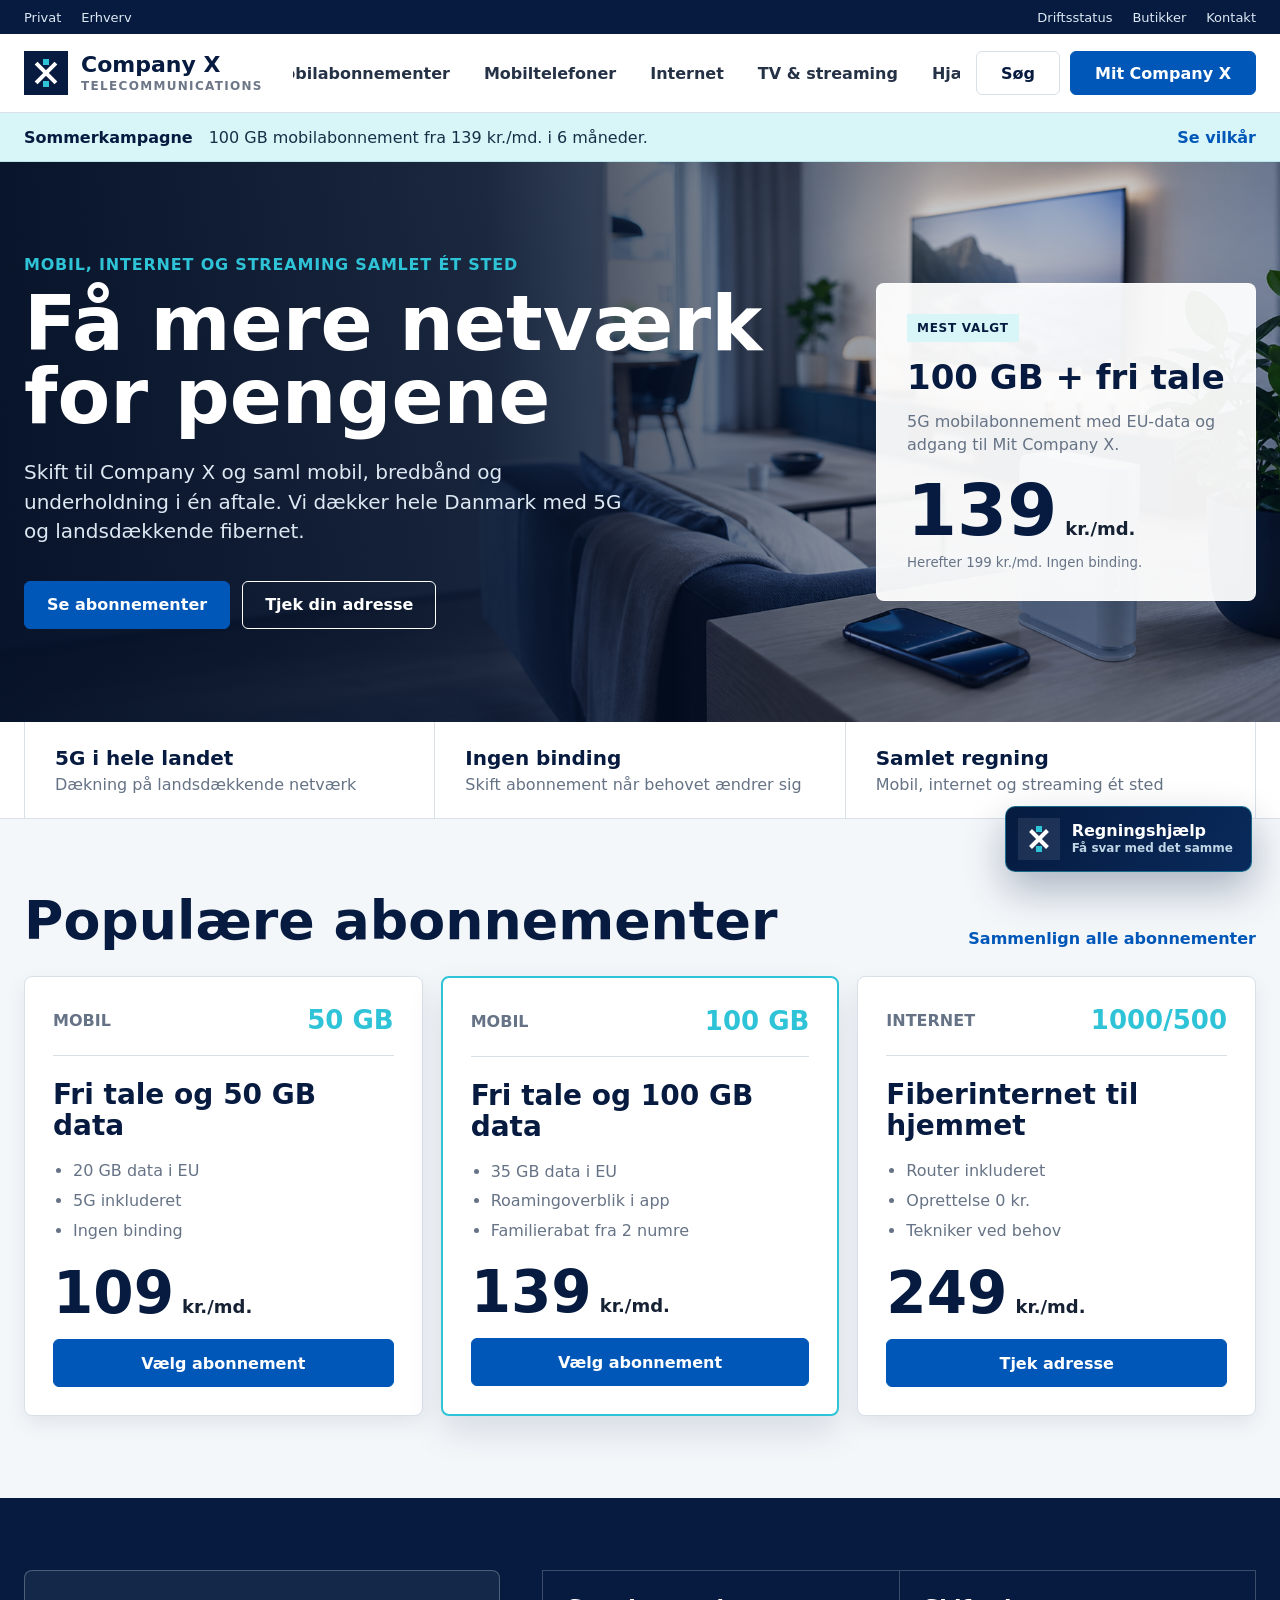
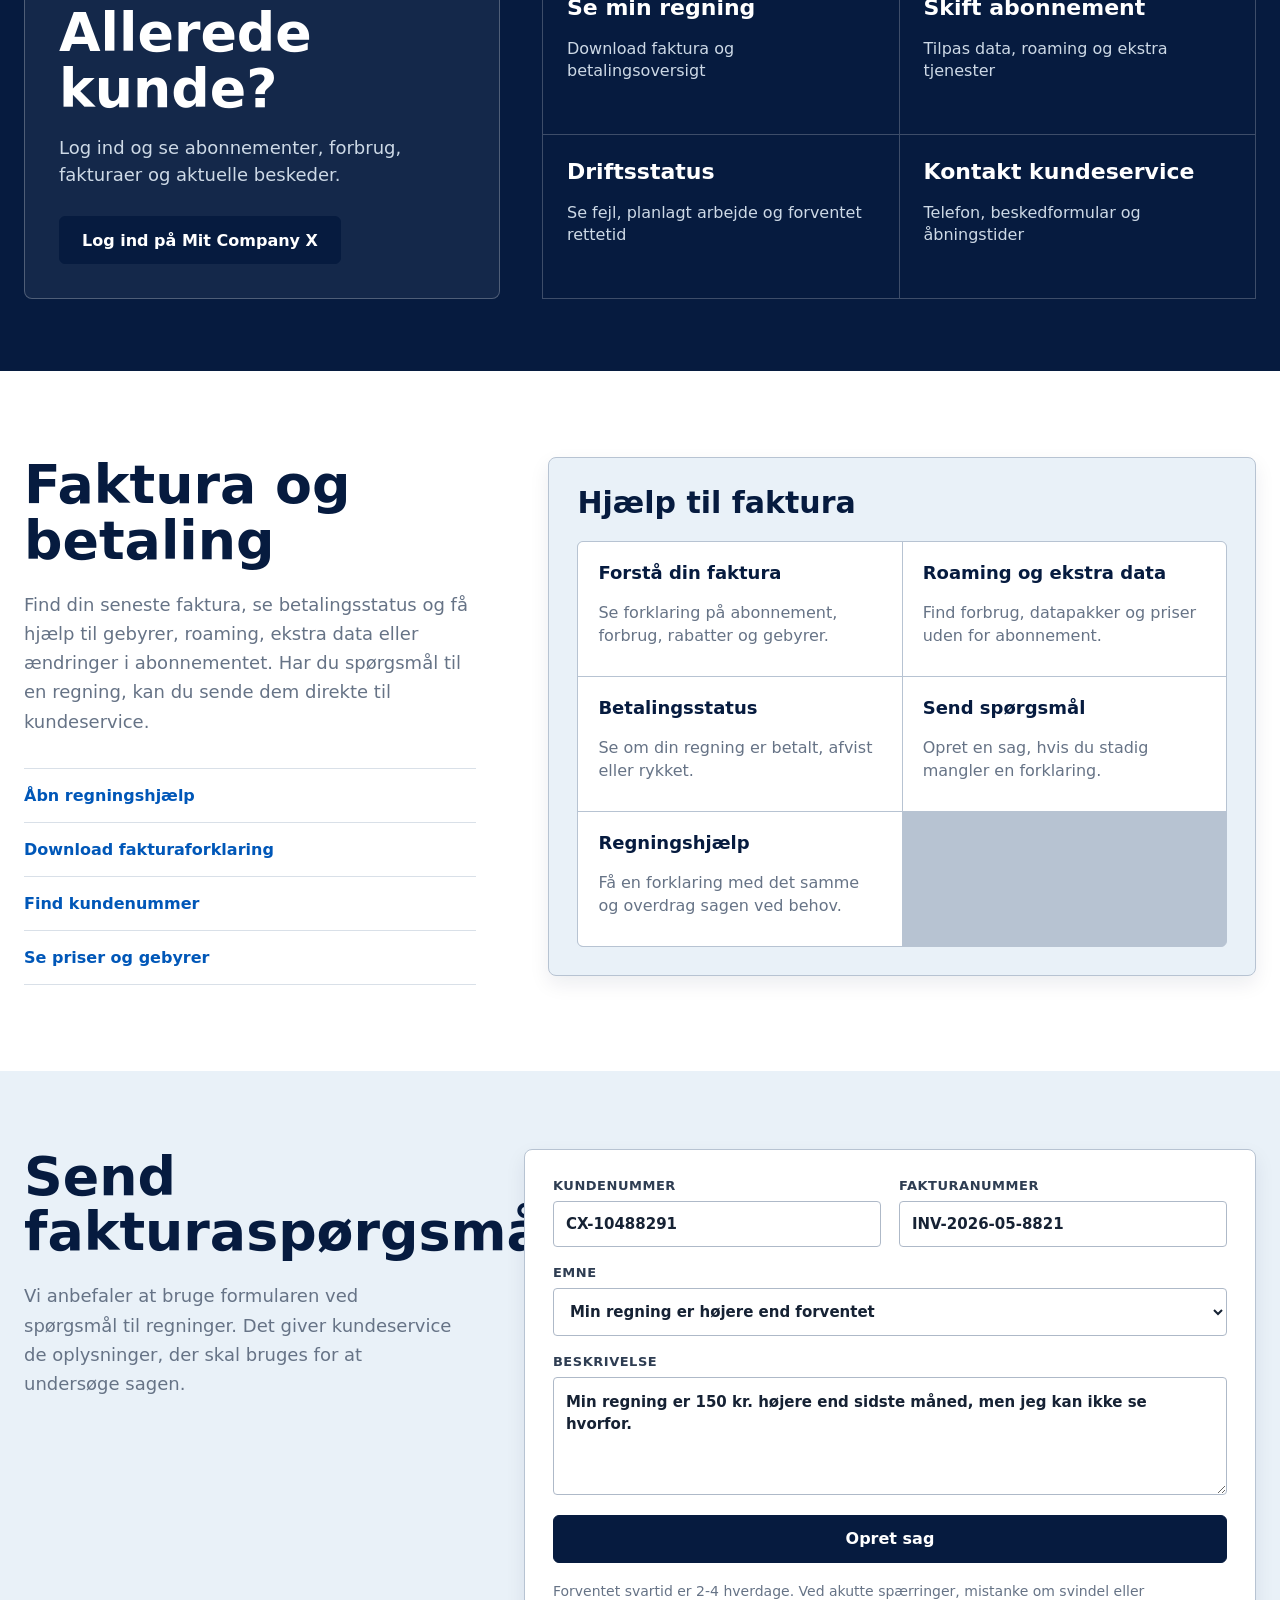
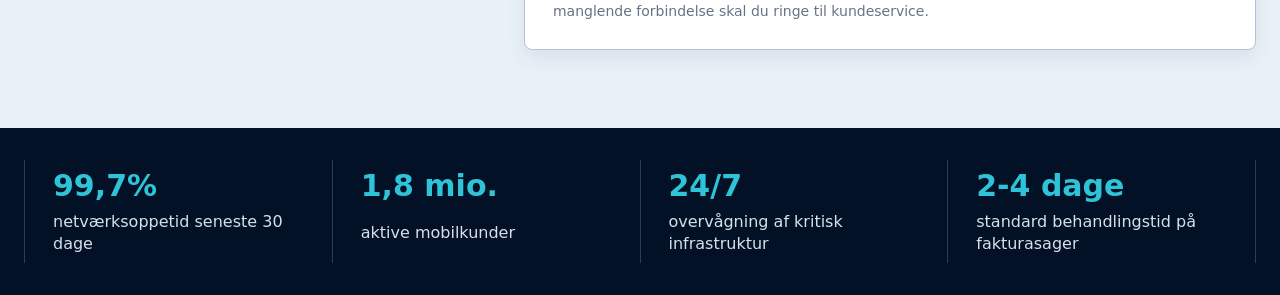
==== index.html @ 9cbe9807 "Deploy Company X site" ====
<!doctype html>
<html lang="da">
  <head>
    <meta charset="utf-8" />
    <meta name="viewport" content="width=device-width, initial-scale=1" />
    <title>Company X - Mobil, internet og streaming</title>
    <link rel="stylesheet" href="styles.css" />
    <link rel="stylesheet" href="assistant-widget.css" />
  </head>
  <body>
    <header class="site-header">
      <div class="topbar">
        <div class="container topbar-inner">
          <nav aria-label="Kundesegment">
            <a href="#">Privat</a>
            <a href="#">Erhverv</a>
          </nav>
          <nav aria-label="Sekundære links">
            <a href="status.html">Driftsstatus</a>
            <a href="#">Butikker</a>
            <a href="#">Kontakt</a>
          </nav>
        </div>
      </div>

      <div class="container nav-shell">
        <a class="brand" href="#" aria-label="Company X forside">
          <span class="brand-symbol" aria-hidden="true"><span></span></span>
          <span class="brand-text">
            <strong>Company X</strong>
            <span>Telecommunications</span>
          </span>
        </a>

        <nav class="main-nav" aria-label="Primær navigation">
          <a href="#">Mobilabonnementer</a>
          <a href="#">Mobiltelefoner</a>
          <a href="#">Internet</a>
          <a href="#">TV & streaming</a>
          <a href="#">Hjælp</a>
        </nav>

        <div class="nav-actions">
          <button class="search-button" type="button">Søg</button>
          <a class="account-button" href="#">Mit Company X</a>
          <button class="menu-button" type="button" aria-label="Åbn menu">
            <span></span>
            <span></span>
            <span></span>
          </button>
        </div>
      </div>
    </header>

    <main>
      <section class="campaign-strip">
        <div class="container campaign-inner">
          <strong>Sommerkampagne</strong>
          <span>100 GB mobilabonnement fra 139 kr./md. i 6 måneder.</span>
          <a href="#">Se vilkår</a>
        </div>
      </section>

      <section class="hero">
        <img
          class="hero-image"
          src="assets/companyx-home-hero.png"
          alt="Moderne hjem med mobil, router og streaming"
        />
        <div class="hero-overlay"></div>
        <div class="container hero-grid">
          <div class="hero-copy">
            <p class="brand-line">Mobil, internet og streaming samlet ét sted</p>
            <h1>Få mere netværk for pengene</h1>
            <p>
              Skift til Company X og saml mobil, bredbånd og underholdning i én aftale.
              Vi dækker hele Danmark med 5G og landsdækkende fibernet.
            </p>
            <div class="hero-actions">
              <a class="primary-button" href="#">Se abonnementer</a>
              <a class="secondary-button" href="#">Tjek din adresse</a>
            </div>
          </div>

          <aside class="deal-panel" aria-label="Aktuelt tilbud">
            <span class="deal-label">Mest valgt</span>
            <h2>100 GB + fri tale</h2>
            <p>5G mobilabonnement med EU-data og adgang til Mit Company X.</p>
            <div class="price">
              <strong>139</strong>
              <span>kr./md.</span>
            </div>
            <small>Herefter 199 kr./md. Ingen binding.</small>
          </aside>
        </div>
      </section>

      <section class="trust-row" aria-label="Kundeløfter">
        <div class="container trust-grid">
          <div>
            <strong>5G i hele landet</strong>
            <span>Dækning på landsdækkende netværk</span>
          </div>
          <div>
            <strong>Ingen binding</strong>
            <span>Skift abonnement når behovet ændrer sig</span>
          </div>
          <div>
            <strong>Samlet regning</strong>
            <span>Mobil, internet og streaming ét sted</span>
          </div>
        </div>
      </section>

      <section class="products-section">
        <div class="container">
          <div class="section-heading">
            <h2>Populære abonnementer</h2>
            <a href="#">Sammenlign alle abonnementer</a>
          </div>

          <div class="product-grid">
            <article class="product-card">
              <div class="card-top">
                <span>Mobil</span>
                <strong>50 GB</strong>
              </div>
              <h3>Fri tale og 50 GB data</h3>
              <ul>
                <li>20 GB data i EU</li>
                <li>5G inkluderet</li>
                <li>Ingen binding</li>
              </ul>
              <div class="card-price"><strong>109</strong><span>kr./md.</span></div>
              <a href="#">Vælg abonnement</a>
            </article>

            <article class="product-card highlighted">
              <div class="card-top">
                <span>Mobil</span>
                <strong>100 GB</strong>
              </div>
              <h3>Fri tale og 100 GB data</h3>
              <ul>
                <li>35 GB data i EU</li>
                <li>Roamingoverblik i app</li>
                <li>Familierabat fra 2 numre</li>
              </ul>
              <div class="card-price"><strong>139</strong><span>kr./md.</span></div>
              <a href="#">Vælg abonnement</a>
            </article>

            <article class="product-card">
              <div class="card-top">
                <span>Internet</span>
                <strong>1000/500</strong>
              </div>
              <h3>Fiberinternet til hjemmet</h3>
              <ul>
                <li>Router inkluderet</li>
                <li>Oprettelse 0 kr.</li>
                <li>Tekniker ved behov</li>
              </ul>
              <div class="card-price"><strong>249</strong><span>kr./md.</span></div>
              <a href="#">Tjek adresse</a>
            </article>
          </div>
        </div>
      </section>

      <section class="self-service">
        <div class="container self-service-grid">
          <div class="login-panel">
            <h2>Allerede kunde?</h2>
            <p>Log ind og se abonnementer, forbrug, fakturaer og aktuelle beskeder.</p>
            <a class="primary-button dark" href="#">Log ind på Mit Company X</a>
          </div>

          <div class="service-links" aria-label="Selvbetjening">
            <a href="#">
              <strong>Se min regning</strong>
              <span>Download faktura og betalingsoversigt</span>
            </a>
            <a href="#">
              <strong>Skift abonnement</strong>
              <span>Tilpas data, roaming og ekstra tjenester</span>
            </a>
            <a href="status.html">
              <strong>Driftsstatus</strong>
              <span>Se fejl, planlagt arbejde og forventet rettetid</span>
            </a>
            <a href="#">
              <strong>Kontakt kundeservice</strong>
              <span>Telefon, beskedformular og åbningstider</span>
            </a>
          </div>
        </div>
      </section>

      <section class="bill-section">
        <div class="container bill-grid">
          <div class="bill-copy">
            <h2>Faktura og betaling</h2>
            <p>
              Find din seneste faktura, se betalingsstatus og få hjælp til gebyrer,
              roaming, ekstra data eller ændringer i abonnementet. Har du spørgsmål
              til en regning, kan du sende dem direkte til kundeservice.
            </p>
            <div class="bill-actions">
              <a href="AI/">Åbn regningshjælp</a>
              <a href="#">Download fakturaforklaring</a>
              <a href="#">Find kundenummer</a>
              <a href="#">Se priser og gebyrer</a>
            </div>
          </div>

          <div class="bill-help-panel" aria-label="Fakturahjælp">
            <h3>Hjælp til faktura</h3>
            <div class="help-topic-grid">
              <a href="#">
                <strong>Forstå din faktura</strong>
                <span>Se forklaring på abonnement, forbrug, rabatter og gebyrer.</span>
              </a>
              <a href="#">
                <strong>Roaming og ekstra data</strong>
                <span>Find forbrug, datapakker og priser uden for abonnement.</span>
              </a>
              <a href="#">
                <strong>Betalingsstatus</strong>
                <span>Se om din regning er betalt, afvist eller rykket.</span>
              </a>
              <a href="#">
                <strong>Send spørgsmål</strong>
                <span>Opret en sag, hvis du stadig mangler en forklaring.</span>
              </a>
              <a href="AI/">
                <strong>Regningshjælp</strong>
                <span>Få en forklaring med det samme og overdrag sagen ved behov.</span>
              </a>
            </div>
          </div>
        </div>
      </section>

      <section class="case-form-section">
        <div class="container case-form-grid">
          <div>
            <h2>Send fakturaspørgsmål</h2>
            <p>
              Vi anbefaler at bruge formularen ved spørgsmål til regninger. Det giver
              kundeservice de oplysninger, der skal bruges for at undersøge sagen.
            </p>
          </div>

          <form class="case-form" aria-label="Send fakturaspørgsmål">
            <div class="form-grid">
              <label>
                Kundenummer
                <input type="text" value="CX-10488291" />
              </label>
              <label>
                Fakturanummer
                <input type="text" value="INV-2026-05-8821" />
              </label>
            </div>
            <label>
              Emne
              <select>
                <option>Min regning er højere end forventet</option>
                <option>Jeg forstår ikke mit roamingforbrug</option>
                <option>Jeg mangler en kreditnota</option>
              </select>
            </label>
            <label>
              Beskrivelse
              <textarea>Min regning er 150 kr. højere end sidste måned, men jeg kan ikke se hvorfor.</textarea>
            </label>
            <button type="button">Opret sag</button>
            <p>
              Forventet svartid er 2-4 hverdage. Ved akutte spærringer, mistanke om
              svindel eller manglende forbindelse skal du ringe til kundeservice.
            </p>
          </form>
        </div>
      </section>
    </main>

    <footer class="site-footer">
      <div class="container footer-grid">
        <div>
          <strong>99,7%</strong>
          <span>netværksoppetid seneste 30 dage</span>
        </div>
        <div>
          <strong>1,8 mio.</strong>
          <span>aktive mobilkunder</span>
        </div>
        <div>
          <strong>24/7</strong>
          <span>overvågning af kritisk infrastruktur</span>
        </div>
        <div>
          <strong>2-4 dage</strong>
          <span>standard behandlingstid på fakturasager</span>
        </div>
      </div>
    </footer>

    <div class="cx-assistant" id="cxAssistant">
      <button
        class="cx-assistant-launcher"
        id="cxAssistantLauncher"
        type="button"
        aria-expanded="false"
        aria-controls="cxAssistantPanel"
      >
        <span class="launcher-mark" aria-hidden="true"><span></span></span>
        <span>
          <strong>Regningshjælp</strong>
          <small>Få svar med det samme</small>
        </span>
      </button>

      <section class="cx-assistant-panel" id="cxAssistantPanel" aria-label="Regningshjælp" hidden>
        <header class="cx-assistant-header">
          <div>
            <span class="assistant-status-dot" aria-hidden="true"></span>
            <strong>Company X regningshjælp</strong>
            <small>Selvbetjening</small>
          </div>
          <button class="assistant-close" id="cxAssistantClose" type="button" aria-label="Luk regningshjælp">Luk</button>
        </header>

        <div class="cx-assistant-progress" aria-label="Forløb">
          <span class="active" data-widget-progress="question">Spørgsmål</span>
          <span data-widget-progress="identity">Konto</span>
          <span data-widget-progress="lookup">Faktura</span>
          <span data-widget-progress="answer">Svar</span>
        </div>

        <div class="cx-assistant-body" id="cxAssistantBody" aria-live="polite"></div>
      </section>
    </div>

    <script src="assistant-widget.js"></script>
  </body>
</html>
---- styles.css ----
:root {
  --navy: #061b3f;
  --navy-2: #092a5c;
  --blue: #0057b8;
  --cyan: #2fc3d7;
  --cyan-soft: #d8f5f8;
  --ink: #162234;
  --muted: #667386;
  --line: #d9e0e8;
  --paper: #ffffff;
  --surface: #f4f7fa;
  --surface-blue: #e9f1f8;
  --radius: 8px;
  --shadow-card: 0 16px 36px rgba(6, 27, 63, 0.12);
  --shadow-soft: 0 8px 20px rgba(6, 27, 63, 0.08);
}

* {
  box-sizing: border-box;
}

html {
  color: var(--ink);
  background: var(--paper);
  font-family:
    Inter, ui-sans-serif, system-ui, -apple-system, BlinkMacSystemFont, "Segoe UI",
    sans-serif;
}

body {
  margin: 0;
}

a {
  color: inherit;
  text-decoration: none;
}

button,
input,
select,
textarea {
  font: inherit;
}

.container {
  width: min(1260px, calc(100% - 48px));
  margin: 0 auto;
}

.site-header {
  background: var(--paper);
  border-bottom: 1px solid var(--line);
}

.topbar {
  background: var(--navy);
  color: #dce8f4;
  font-size: 13px;
}

.topbar-inner,
.topbar nav {
  display: flex;
  align-items: center;
}

.topbar-inner {
  justify-content: space-between;
  min-height: 34px;
  gap: 24px;
}

.topbar nav {
  gap: 20px;
}

.nav-shell {
  display: grid;
  grid-template-columns: auto 1fr auto;
  align-items: stretch;
  min-height: 78px;
}

.brand {
  display: inline-flex;
  align-items: center;
  gap: 13px;
  padding-right: 30px;
}

.brand-symbol {
  position: relative;
  display: block;
  width: 44px;
  height: 44px;
  background: var(--navy);
}

.brand-symbol::before,
.brand-symbol::after {
  content: "";
  position: absolute;
  left: 8px;
  top: 20px;
  width: 28px;
  height: 4px;
  background: #ffffff;
  transform-origin: center;
}

.brand-symbol::before {
  transform: rotate(45deg);
}

.brand-symbol::after {
  transform: rotate(-45deg);
}

.brand-symbol span {
  position: absolute;
  left: 19px;
  top: 8px;
  width: 6px;
  height: 6px;
  background: var(--cyan);
  box-shadow: 0 22px 0 var(--cyan);
}

.brand-text {
  display: grid;
  gap: 3px;
}

.brand-text strong {
  color: var(--navy);
  font-size: 22px;
  line-height: 1;
}

.brand-text span {
  color: #6d7788;
  font-size: 12px;
  font-weight: 800;
  letter-spacing: 0.11em;
  text-transform: uppercase;
}

.main-nav {
  display: flex;
  align-items: stretch;
  justify-content: center;
  overflow-x: auto;
}

.main-nav a {
  display: grid;
  align-items: center;
  min-width: max-content;
  padding: 0 17px;
  color: #253246;
  font-weight: 750;
}

.main-nav a:hover {
  background: var(--surface);
}

.nav-actions {
  display: flex;
  align-items: center;
  gap: 10px;
  padding-left: 16px;
}

.search-button,
.account-button,
.menu-button {
  min-height: 44px;
  border: 1px solid var(--line);
  border-radius: 6px;
  background: #ffffff;
  color: var(--navy);
  font-weight: 850;
}

.search-button {
  padding: 0 24px;
  cursor: pointer;
}

.account-button {
  display: grid;
  align-items: center;
  padding: 0 24px;
  border-color: var(--blue);
  background: var(--blue);
  color: #ffffff;
}

.menu-button {
  display: none;
  width: 56px;
  flex-direction: column;
  align-items: center;
  justify-content: center;
  gap: 5px;
  cursor: pointer;
}

.menu-button span {
  display: block;
  width: 22px;
  height: 2px;
  background: var(--ink);
}

.campaign-strip {
  background: var(--cyan-soft);
  border-bottom: 1px solid #b8e4eb;
}

.campaign-inner {
  display: flex;
  align-items: center;
  gap: 16px;
  min-height: 48px;
  color: #173047;
}

.campaign-inner strong {
  color: var(--navy);
}

.campaign-inner a {
  margin-left: auto;
  color: var(--blue);
  font-weight: 850;
  white-space: nowrap;
}

.campaign-inner a::after,
.section-heading a::after,
.service-links a::after,
.bill-actions a::after,
.entry-arrow::after {
  content: "";
}

.hero {
  position: relative;
  min-height: 560px;
  overflow: hidden;
  background: var(--navy);
  color: #ffffff;
}

.hero-image {
  position: absolute;
  inset: 0;
  width: 100%;
  height: 100%;
  object-fit: cover;
}

.hero-overlay {
  position: absolute;
  inset: 0;
  background:
    linear-gradient(90deg, rgba(4, 16, 38, 0.96) 0%, rgba(4, 16, 38, 0.84) 38%, rgba(4, 16, 38, 0.2) 73%),
    linear-gradient(0deg, rgba(6, 27, 63, 0.25), rgba(6, 27, 63, 0.02));
}

.hero-grid {
  position: relative;
  display: grid;
  grid-template-columns: minmax(430px, 0.9fr) minmax(320px, 0.48fr);
  gap: 54px;
  align-items: center;
  min-height: 560px;
  padding: 64px 0;
}

.brand-line {
  margin: 0 0 14px;
  color: var(--cyan);
  font-weight: 900;
  letter-spacing: 0.05em;
  text-transform: uppercase;
}

.hero h1 {
  max-width: 760px;
  margin: 0;
  font-size: clamp(52px, 6vw, 84px);
  line-height: 0.95;
  letter-spacing: 0;
}

.hero-copy > p:not(.brand-line) {
  max-width: 620px;
  margin: 24px 0 0;
  color: #dde8f3;
  font-size: 20px;
  line-height: 1.48;
}

.hero-actions {
  display: flex;
  flex-wrap: wrap;
  gap: 12px;
  margin-top: 34px;
}

.primary-button,
.secondary-button,
.product-card a,
.case-form button {
  display: inline-flex;
  min-height: 48px;
  align-items: center;
  justify-content: center;
  padding: 0 22px;
  border: 1px solid var(--blue);
  border-radius: 6px;
  background: var(--blue);
  color: #ffffff;
  font-weight: 900;
}

.secondary-button {
  border-color: #ffffff;
  background: transparent;
}

.primary-button.dark {
  border-color: var(--navy);
  background: var(--navy);
}

.deal-panel {
  justify-self: end;
  width: min(380px, 100%);
  padding: 30px;
  border: 1px solid rgba(255, 255, 255, 0.42);
  border-radius: var(--radius);
  background: rgba(255, 255, 255, 0.94);
  color: var(--ink);
  box-shadow: 0 24px 60px rgba(6, 27, 63, 0.22);
}

.deal-label {
  display: inline-block;
  margin-bottom: 18px;
  padding: 7px 10px;
  background: var(--cyan-soft);
  color: var(--navy);
  font-size: 12px;
  font-weight: 900;
  letter-spacing: 0.06em;
  text-transform: uppercase;
}

.deal-panel h2 {
  margin: 0;
  color: var(--navy);
  font-size: 34px;
  line-height: 1;
}

.deal-panel p {
  margin: 16px 0 0;
  color: var(--muted);
  line-height: 1.45;
}

.price,
.card-price {
  display: flex;
  align-items: baseline;
  gap: 8px;
  margin-top: 22px;
}

.price strong,
.card-price strong {
  color: var(--navy);
  font-size: 72px;
  line-height: 0.9;
}

.price span,
.card-price span {
  color: var(--ink);
  font-size: 18px;
  font-weight: 800;
}

.deal-panel small {
  display: block;
  margin-top: 12px;
  color: var(--muted);
}

.trust-row {
  background: var(--paper);
  border-bottom: 1px solid var(--line);
}

.trust-grid {
  display: grid;
  grid-template-columns: repeat(3, 1fr);
  border-left: 1px solid var(--line);
}

.trust-grid div {
  display: grid;
  gap: 5px;
  padding: 24px 30px;
  border-right: 1px solid var(--line);
}

.trust-grid strong {
  color: var(--navy);
  font-size: 20px;
}

.trust-grid span {
  color: var(--muted);
}

.products-section {
  padding: 74px 0 82px;
  background: var(--surface);
}

.section-heading {
  display: flex;
  align-items: end;
  justify-content: space-between;
  gap: 24px;
  margin-bottom: 28px;
}

.section-heading h2,
.login-panel h2,
.bill-copy h2,
.case-form-grid h2 {
  margin: 0;
  color: var(--navy);
  font-size: clamp(34px, 4.2vw, 58px);
  line-height: 1.03;
  letter-spacing: 0;
}

.section-heading a {
  color: var(--blue);
  font-weight: 850;
  white-space: nowrap;
}

.product-grid {
  display: grid;
  grid-template-columns: repeat(3, 1fr);
  gap: 18px;
}

.product-card {
  display: grid;
  grid-template-rows: auto auto 1fr auto auto;
  min-height: 440px;
  padding: 28px;
  border: 1px solid var(--line);
  border-radius: var(--radius);
  background: var(--paper);
  box-shadow: var(--shadow-soft);
}

.product-card.highlighted {
  border: 2px solid var(--cyan);
  box-shadow: var(--shadow-card);
}

.card-top {
  display: flex;
  align-items: center;
  justify-content: space-between;
  gap: 18px;
  padding-bottom: 20px;
  border-bottom: 1px solid var(--line);
}

.card-top span {
  color: var(--muted);
  font-weight: 800;
  text-transform: uppercase;
}

.card-top strong {
  color: var(--cyan);
  font-size: 26px;
}

.product-card h3 {
  margin: 24px 0 0;
  color: var(--navy);
  font-size: 28px;
  line-height: 1.08;
}

.product-card ul {
  display: grid;
  gap: 10px;
  margin: 20px 0 0;
  padding-left: 20px;
  color: var(--muted);
}

.card-price {
  margin: 26px 0 20px;
}

.card-price strong {
  font-size: 58px;
}

.product-card a {
  width: 100%;
}

.self-service {
  padding: 72px 0;
  background: var(--navy);
  color: #ffffff;
}

.self-service-grid {
  display: grid;
  grid-template-columns: minmax(320px, 0.8fr) minmax(560px, 1.2fr);
  gap: 42px;
  align-items: stretch;
}

.login-panel {
  padding: 34px;
  border: 1px solid rgba(255, 255, 255, 0.25);
  border-radius: var(--radius);
  background: rgba(255, 255, 255, 0.06);
}

.login-panel h2 {
  color: #ffffff;
}

.login-panel p {
  margin: 18px 0 28px;
  color: #cdd9e6;
  font-size: 18px;
  line-height: 1.5;
}

.service-links {
  display: grid;
  grid-template-columns: 1fr 1fr;
  border-top: 1px solid rgba(255, 255, 255, 0.22);
  border-left: 1px solid rgba(255, 255, 255, 0.22);
}

.service-links a {
  display: grid;
  gap: 8px;
  min-height: 152px;
  padding: 24px;
  border-right: 1px solid rgba(255, 255, 255, 0.22);
  border-bottom: 1px solid rgba(255, 255, 255, 0.22);
}

.service-links strong {
  font-size: 22px;
}

.service-links span {
  color: #cdd9e6;
  line-height: 1.4;
}

.bill-section {
  padding: 86px 0;
  background: #ffffff;
}

.bill-grid {
  display: grid;
  grid-template-columns: minmax(340px, 0.78fr) minmax(580px, 1.22fr);
  gap: 72px;
  align-items: start;
}

.bill-copy p,
.case-form-grid > div > p {
  margin: 22px 0 0;
  color: var(--muted);
  font-size: 18px;
  line-height: 1.62;
}

.bill-actions {
  display: grid;
  margin-top: 32px;
  border-top: 1px solid var(--line);
}

.bill-actions a {
  padding: 17px 0;
  border-bottom: 1px solid var(--line);
  color: var(--blue);
  font-weight: 850;
}

.bill-help-panel {
  border: 1px solid #b7c3d2;
  border-radius: var(--radius);
  background: var(--surface-blue);
  padding: 28px;
  box-shadow: var(--shadow-soft);
}

.bill-help-panel h3 {
  margin: 0;
  color: var(--navy);
  font-size: 30px;
  line-height: 1.1;
}

.help-topic-grid {
  display: grid;
  grid-template-columns: 1fr 1fr;
  gap: 1px;
  margin-top: 22px;
  background: #b7c3d2;
  border: 1px solid #b7c3d2;
  border-radius: 6px;
  overflow: hidden;
}

.help-topic-grid a {
  display: grid;
  gap: 8px;
  min-height: 134px;
  padding: 20px;
  background: #ffffff;
}

.help-topic-grid strong {
  color: var(--navy);
  font-size: 18px;
  line-height: 1.2;
}

.help-topic-grid span {
  color: var(--muted);
  line-height: 1.45;
}

.support-note {
  display: grid;
  gap: 8px;
  margin-top: 22px;
  padding: 20px;
  border-left: 4px solid var(--cyan);
  background: #ffffff;
}

.support-note strong {
  color: var(--navy);
  font-size: 18px;
}

.support-note span {
  color: var(--muted);
  line-height: 1.45;
}

.case-form-section {
  padding: 78px 0;
  background: var(--surface-blue);
}

.case-form-grid {
  display: grid;
  grid-template-columns: minmax(320px, 0.74fr) minmax(620px, 1.26fr);
  gap: 70px;
  align-items: start;
}

.case-form {
  display: grid;
  gap: 18px;
  padding: 28px;
  border: 1px solid #b7c3d2;
  border-radius: var(--radius);
  background: var(--paper);
  box-shadow: var(--shadow-soft);
}

.form-grid {
  display: grid;
  grid-template-columns: 1fr 1fr;
  gap: 18px;
}

label {
  display: grid;
  gap: 8px;
  color: #2e3d52;
  font-size: 13px;
  font-weight: 850;
  letter-spacing: 0.04em;
  text-transform: uppercase;
}

input,
select,
textarea {
  width: 100%;
  border: 1px solid #aeb9c8;
  border-radius: 4px;
  background: #ffffff;
  color: var(--ink);
  padding: 13px 12px;
  font-size: 15px;
}

textarea {
  min-height: 118px;
  line-height: 1.48;
  resize: vertical;
}

.case-form button {
  width: 100%;
  margin-top: 2px;
  border-color: var(--navy);
  background: var(--navy);
  cursor: pointer;
}

.case-form p {
  margin: 0;
  color: var(--muted);
  font-size: 14px;
  line-height: 1.45;
}

.status-hero {
  padding: 82px 0;
  background: var(--navy);
  color: #ffffff;
}

.status-hero-grid {
  display: grid;
  grid-template-columns: minmax(420px, 0.9fr) minmax(380px, 0.55fr);
  gap: 64px;
  align-items: end;
}

.status-hero h1 {
  max-width: 720px;
  margin: 0;
  font-size: clamp(48px, 5.4vw, 78px);
  line-height: 0.96;
  letter-spacing: 0;
}

.status-hero p:not(.brand-line) {
  max-width: 610px;
  margin: 22px 0 0;
  color: #d6e2ef;
  font-size: 19px;
  line-height: 1.52;
}

.status-search {
  padding: 26px;
  border: 1px solid rgba(255, 255, 255, 0.25);
  border-radius: var(--radius);
  background: rgba(255, 255, 255, 0.08);
}

.status-search label {
  color: #ffffff;
}

.status-search div {
  display: grid;
  grid-template-columns: 1fr auto;
  gap: 10px;
}

.status-search button {
  min-width: 86px;
  border: 0;
  border-radius: 6px;
  background: var(--blue);
  color: #ffffff;
  font-weight: 900;
}

.status-summary {
  padding: 44px 0;
  background: var(--surface);
}

.status-card-grid {
  display: grid;
  grid-template-columns: repeat(3, 1fr);
  gap: 18px;
}

.status-card {
  padding: 26px;
  border: 1px solid var(--line);
  border-radius: var(--radius);
  background: #ffffff;
  box-shadow: var(--shadow-soft);
}

.status-card span,
.incident-type {
  display: inline-block;
  margin-bottom: 12px;
  padding: 6px 9px;
  border-radius: 999px;
  background: #e7edf5;
  color: #314258;
  font-size: 12px;
  font-weight: 900;
  letter-spacing: 0.04em;
  text-transform: uppercase;
}

.status-card.ok span {
  background: #dff7e9;
  color: #17663a;
}

.status-card.notice-card span {
  background: #fff1d6;
  color: #8a5600;
}

.status-card.warning-card span {
  background: #ffe3e3;
  color: #9a2727;
}

.status-card strong {
  display: block;
  color: var(--navy);
  font-size: 26px;
  line-height: 1.08;
}

.status-card p {
  margin: 12px 0 0;
  color: var(--muted);
  line-height: 1.48;
}

.incident-section {
  padding: 78px 0 88px;
  background: #ffffff;
}

.incident-layout {
  display: grid;
  grid-template-columns: minmax(320px, 0.74fr) minmax(620px, 1.26fr);
  gap: 70px;
  align-items: start;
}

.incident-layout h2 {
  margin: 0;
  color: var(--navy);
  font-size: clamp(34px, 4.2vw, 58px);
  line-height: 1.03;
}

.incident-layout > div > p {
  margin: 22px 0 0;
  color: var(--muted);
  font-size: 18px;
  line-height: 1.62;
}

.incident-list {
  display: grid;
  border-top: 1px solid var(--line);
}

.incident-list article {
  display: grid;
  grid-template-columns: 1fr 180px;
  gap: 24px;
  padding: 24px 0;
  border-bottom: 1px solid var(--line);
}

.incident-list h3 {
  margin: 0;
  color: var(--navy);
  font-size: 22px;
  line-height: 1.2;
}

.incident-list p {
  margin: 8px 0 0;
  color: var(--muted);
  line-height: 1.48;
}

.incident-list time {
  color: var(--muted);
  font-weight: 800;
  line-height: 1.35;
  text-align: right;
}

.site-footer {
  padding: 32px 0;
  background: #031126;
  color: #ffffff;
}

.footer-grid {
  display: grid;
  grid-template-columns: repeat(4, 1fr);
  border-left: 1px solid rgba(255, 255, 255, 0.18);
}

.footer-grid div {
  display: grid;
  gap: 8px;
  padding: 8px 28px;
  border-right: 1px solid rgba(255, 255, 255, 0.18);
}

.footer-grid strong {
  color: var(--cyan);
  font-size: 30px;
}

.footer-grid span {
  color: #d8e0ea;
  line-height: 1.38;
}

@media (max-width: 1120px) {
  .nav-shell {
    grid-template-columns: auto 1fr;
  }

  .main-nav {
    grid-column: 1 / -1;
    justify-content: flex-start;
    border-top: 1px solid var(--line);
  }

  .nav-actions {
    justify-self: end;
  }

  .hero-grid,
  .self-service-grid,
  .bill-grid,
  .case-form-grid,
  .status-hero-grid,
  .incident-layout {
    grid-template-columns: 1fr;
  }

  .deal-panel {
    justify-self: start;
  }

  .product-grid,
  .trust-grid,
  .status-card-grid,
  .footer-grid {
    grid-template-columns: 1fr 1fr;
  }
}

@media (max-width: 720px) {
  .container {
    width: min(100% - 28px, 1260px);
  }

  .topbar-inner {
    overflow-x: auto;
  }

  .topbar nav:last-child {
    display: none;
  }

  .nav-shell {
    width: 100%;
    grid-template-columns: 1fr;
    min-height: auto;
  }

  .brand {
    min-height: 64px;
  }

  .brand-symbol {
    width: 38px;
    height: 38px;
  }

  .brand-text strong {
    font-size: 19px;
  }

  .main-nav {
    display: none;
  }

  .nav-actions {
    width: 100%;
    border-top: 1px solid var(--line);
  }

  .search-button,
  .account-button,
  .menu-button {
    min-height: 50px;
  }

  .search-button {
    padding: 0 18px;
  }

  .account-button {
    flex: 1;
    justify-content: center;
  }

  .menu-button {
    display: flex;
  }

  .campaign-inner {
    align-items: flex-start;
    flex-direction: column;
    gap: 4px;
    padding: 10px 0;
  }

  .campaign-inner a {
    margin-left: 0;
  }

  .hero,
  .hero-grid {
    min-height: 640px;
  }

  .hero-grid {
    gap: 26px;
    padding: 44px 0;
  }

  .hero h1 {
    font-size: 46px;
  }

  .hero-copy > p:not(.brand-line) {
    font-size: 17px;
  }

  .hero-actions {
    display: grid;
    width: fit-content;
  }

  .deal-panel {
    width: 100%;
    padding: 22px;
  }

  .price strong {
    font-size: 60px;
  }

  .trust-grid,
  .product-grid,
  .service-links,
  .help-topic-grid,
  .status-card-grid,
  .form-grid,
  .footer-grid {
    grid-template-columns: 1fr;
  }

  .products-section,
  .self-service,
  .bill-section,
  .case-form-section,
  .status-hero,
  .incident-section {
    padding: 54px 0;
  }

  .section-heading {
    display: grid;
    align-items: start;
  }

  .product-card {
    min-height: auto;
  }

  .case-form {
    padding: 20px;
  }

  .status-search div,
  .incident-list article {
    grid-template-columns: 1fr;
  }

  .incident-list time {
    text-align: left;
  }
}
---- assistant-widget.css ----
.cx-assistant {
  position: fixed;
  right: 28px;
  bottom: 28px;
  z-index: 40;
  font-family:
    Inter, ui-sans-serif, system-ui, -apple-system, BlinkMacSystemFont, "Segoe UI",
    sans-serif;
}

.cx-assistant-launcher {
  display: flex;
  align-items: center;
  gap: 12px;
  min-width: 238px;
  min-height: 66px;
  padding: 10px 18px 10px 12px;
  border: 1px solid rgba(47, 195, 215, 0.45);
  border-radius: 10px;
  background:
    linear-gradient(120deg, #061b3f 0%, #092a5c 100%);
  color: #ffffff;
  box-shadow: 0 18px 42px rgba(6, 27, 63, 0.3);
  cursor: pointer;
}

.cx-assistant-launcher:hover {
  transform: translateY(-1px);
}

.cx-assistant-launcher > span:last-child {
  display: grid;
  gap: 2px;
  text-align: left;
}

.cx-assistant-launcher strong {
  font-size: 16px;
  line-height: 1;
}

.cx-assistant-launcher small {
  color: #bfd5e5;
  font-size: 12px;
  font-weight: 750;
}

.launcher-mark {
  position: relative;
  display: block;
  width: 42px;
  height: 42px;
  flex: 0 0 42px;
  background: rgba(255, 255, 255, 0.09);
}

.launcher-mark::before,
.launcher-mark::after {
  content: "";
  position: absolute;
  left: 9px;
  top: 19px;
  width: 24px;
  height: 4px;
  background: #ffffff;
  transform-origin: center;
}

.launcher-mark::before {
  transform: rotate(45deg);
}

.launcher-mark::after {
  transform: rotate(-45deg);
}

.launcher-mark span {
  position: absolute;
  left: 18px;
  top: 8px;
  width: 6px;
  height: 6px;
  background: #2fc3d7;
  box-shadow: 0 20px 0 #2fc3d7;
}

.cx-assistant-panel {
  position: absolute;
  right: 0;
  bottom: 82px;
  width: min(450px, calc(100vw - 32px));
  overflow: hidden;
  border: 1px solid #d9e0e8;
  border-radius: 12px;
  background: #ffffff;
  color: #061b3f;
  box-shadow: 0 24px 60px rgba(6, 27, 63, 0.28);
}

.cx-assistant-panel[hidden] {
  display: none;
}

.cx-assistant-header {
  display: flex;
  align-items: center;
  justify-content: space-between;
  min-height: 68px;
  padding: 0 18px;
  background:
    linear-gradient(120deg, #061b3f 0%, #092a5c 100%);
  color: #ffffff;
}

.cx-assistant-header > div {
  display: grid;
  grid-template-columns: auto 1fr;
  column-gap: 10px;
  align-items: center;
}

.cx-assistant-header strong,
.cx-assistant-header small {
  grid-column: 2;
}

.cx-assistant-header strong {
  font-size: 15px;
}

.cx-assistant-header small {
  color: #bfd5e5;
  font-size: 12px;
  font-weight: 800;
}

.assistant-status-dot {
  grid-row: 1 / span 2;
  width: 13px;
  height: 13px;
  border-radius: 50%;
  background: #2fc3d7;
  box-shadow: 0 0 0 6px rgba(47, 195, 215, 0.18);
}

.assistant-close {
  min-height: 34px;
  padding: 0 12px;
  border: 1px solid rgba(255, 255, 255, 0.28);
  border-radius: 6px;
  background: rgba(255, 255, 255, 0.08);
  color: #ffffff;
  font-size: 13px;
  font-weight: 850;
  cursor: pointer;
}

.cx-assistant-progress {
  display: grid;
  grid-template-columns: repeat(4, 1fr);
  gap: 1px;
  background: #d9e0e8;
}

.cx-assistant-progress span {
  display: grid;
  min-height: 42px;
  place-items: center;
  background: #f4f7fa;
  color: #667386;
  font-size: 12px;
  font-weight: 900;
  text-transform: uppercase;
}

.cx-assistant-progress span.active,
.cx-assistant-progress span.done {
  background: #d8f5f8;
  color: #061b3f;
}

.cx-assistant-body {
  min-height: 450px;
  padding: 20px;
  background:
    linear-gradient(180deg, #ffffff 0%, rgba(216, 245, 248, 0.32) 100%);
}

.widget-step {
  display: grid;
  gap: 14px;
}

.widget-step h2 {
  margin: 0;
  color: #061b3f;
  font-size: 24px;
  line-height: 1.1;
}

.widget-step p {
  margin: 0;
  color: #3d4d63;
  font-size: 15px;
  line-height: 1.45;
}

.widget-question-card,
.widget-identity-card,
.widget-lookup-card,
.widget-result-card {
  padding: 16px;
  border: 1px solid #d9e0e8;
  border-radius: 9px;
  background: #ffffff;
  box-shadow: 0 8px 20px rgba(6, 27, 63, 0.08);
}

.widget-question-card {
  display: grid;
  gap: 10px;
}

.widget-question-card label,
.widget-identity-card label {
  color: #061b3f;
  font-size: 13px;
  font-weight: 900;
}

.widget-question-card textarea,
.widget-identity-card input {
  width: 100%;
  border: 1px solid #b7c3d2;
  border-radius: 7px;
  color: #061b3f;
  background: #ffffff;
}

.widget-question-card textarea {
  min-height: 92px;
  resize: vertical;
  padding: 12px;
  font-weight: 750;
  line-height: 1.35;
}

.widget-identity-card input {
  min-height: 46px;
  padding: 0 12px;
  font-weight: 750;
}

.widget-actions {
  display: flex;
  flex-wrap: wrap;
  gap: 10px;
}

.widget-primary,
.widget-secondary {
  min-height: 42px;
  padding: 0 15px;
  border-radius: 7px;
  font-weight: 900;
  cursor: pointer;
}

.widget-primary {
  border: 1px solid #061b3f;
  background: #061b3f;
  color: #ffffff;
}

.widget-secondary {
  border: 1px solid #b7c3d2;
  background: #ffffff;
  color: #061b3f;
}

.widget-secondary:hover {
  border-color: #2fc3d7;
  background: #d8f5f8;
}

.widget-login-card {
  display: grid;
  gap: 10px;
  padding: 16px;
  border-radius: 9px;
  background:
    linear-gradient(130deg, #061b3f 0%, #092a5c 100%);
  color: #ffffff;
}

.widget-login-card span,
.widget-result-summary span {
  color: #2fc3d7;
  font-size: 12px;
  font-weight: 900;
  letter-spacing: 0.06em;
  text-transform: uppercase;
}

.widget-login-card strong {
  font-size: 21px;
}

.widget-login-card p {
  color: #dbe8f2;
}

.widget-login-card .widget-primary {
  width: fit-content;
  border-color: #2fc3d7;
  background: #2fc3d7;
  color: #061b3f;
}

.widget-lookup-list {
  display: grid;
  gap: 9px;
}

.widget-lookup-row {
  display: flex;
  align-items: center;
  justify-content: space-between;
  gap: 10px;
  min-height: 48px;
  padding: 0 12px;
  border-left: 4px solid #b7c3d2;
  border-radius: 6px;
  background: #f4f7fa;
  color: #061b3f;
}

.widget-lookup-row.ready {
  border-left-color: #2fc3d7;
  background: #d8f5f8;
}

.widget-lookup-row em {
  color: #667386;
  font-size: 13px;
  font-style: normal;
  font-weight: 850;
}

.widget-lookup-row.ready em {
  color: #061b3f;
}

.widget-result-top {
  display: flex;
  align-items: flex-start;
  justify-content: space-between;
  gap: 12px;
}

.widget-result-top h2 {
  max-width: 240px;
}

.widget-badge {
  display: grid;
  min-width: 112px;
  min-height: 56px;
  place-items: center;
  border-radius: 8px;
  background: #061b3f;
  color: #ffffff;
  font-size: 23px;
  font-weight: 950;
  white-space: nowrap;
}

.widget-result-summary strong {
  display: block;
  margin-top: 8px;
  color: #061b3f;
  font-size: 19px;
  line-height: 1.15;
}

.widget-lines {
  display: grid;
  gap: 8px;
}

.widget-lines div {
  display: flex;
  justify-content: space-between;
  gap: 12px;
  padding: 10px 0;
  border-bottom: 1px solid #d9e0e8;
}

.widget-lines .total {
  margin-top: 4px;
  padding: 12px;
  border: 0;
  border-radius: 7px;
  background: #d8f5f8;
  color: #061b3f;
  font-weight: 900;
}

.widget-note {
  padding: 12px;
  border-left: 4px solid #2fc3d7;
  background: #eefbfc;
  color: #061b3f;
  font-size: 14px;
  line-height: 1.42;
}

@media (max-width: 720px) {
  .cx-assistant {
    right: 14px;
    bottom: 14px;
  }

  .cx-assistant-launcher {
    min-width: 0;
    padding-right: 14px;
  }

  .cx-assistant-panel {
    right: -2px;
    bottom: 78px;
  }
}
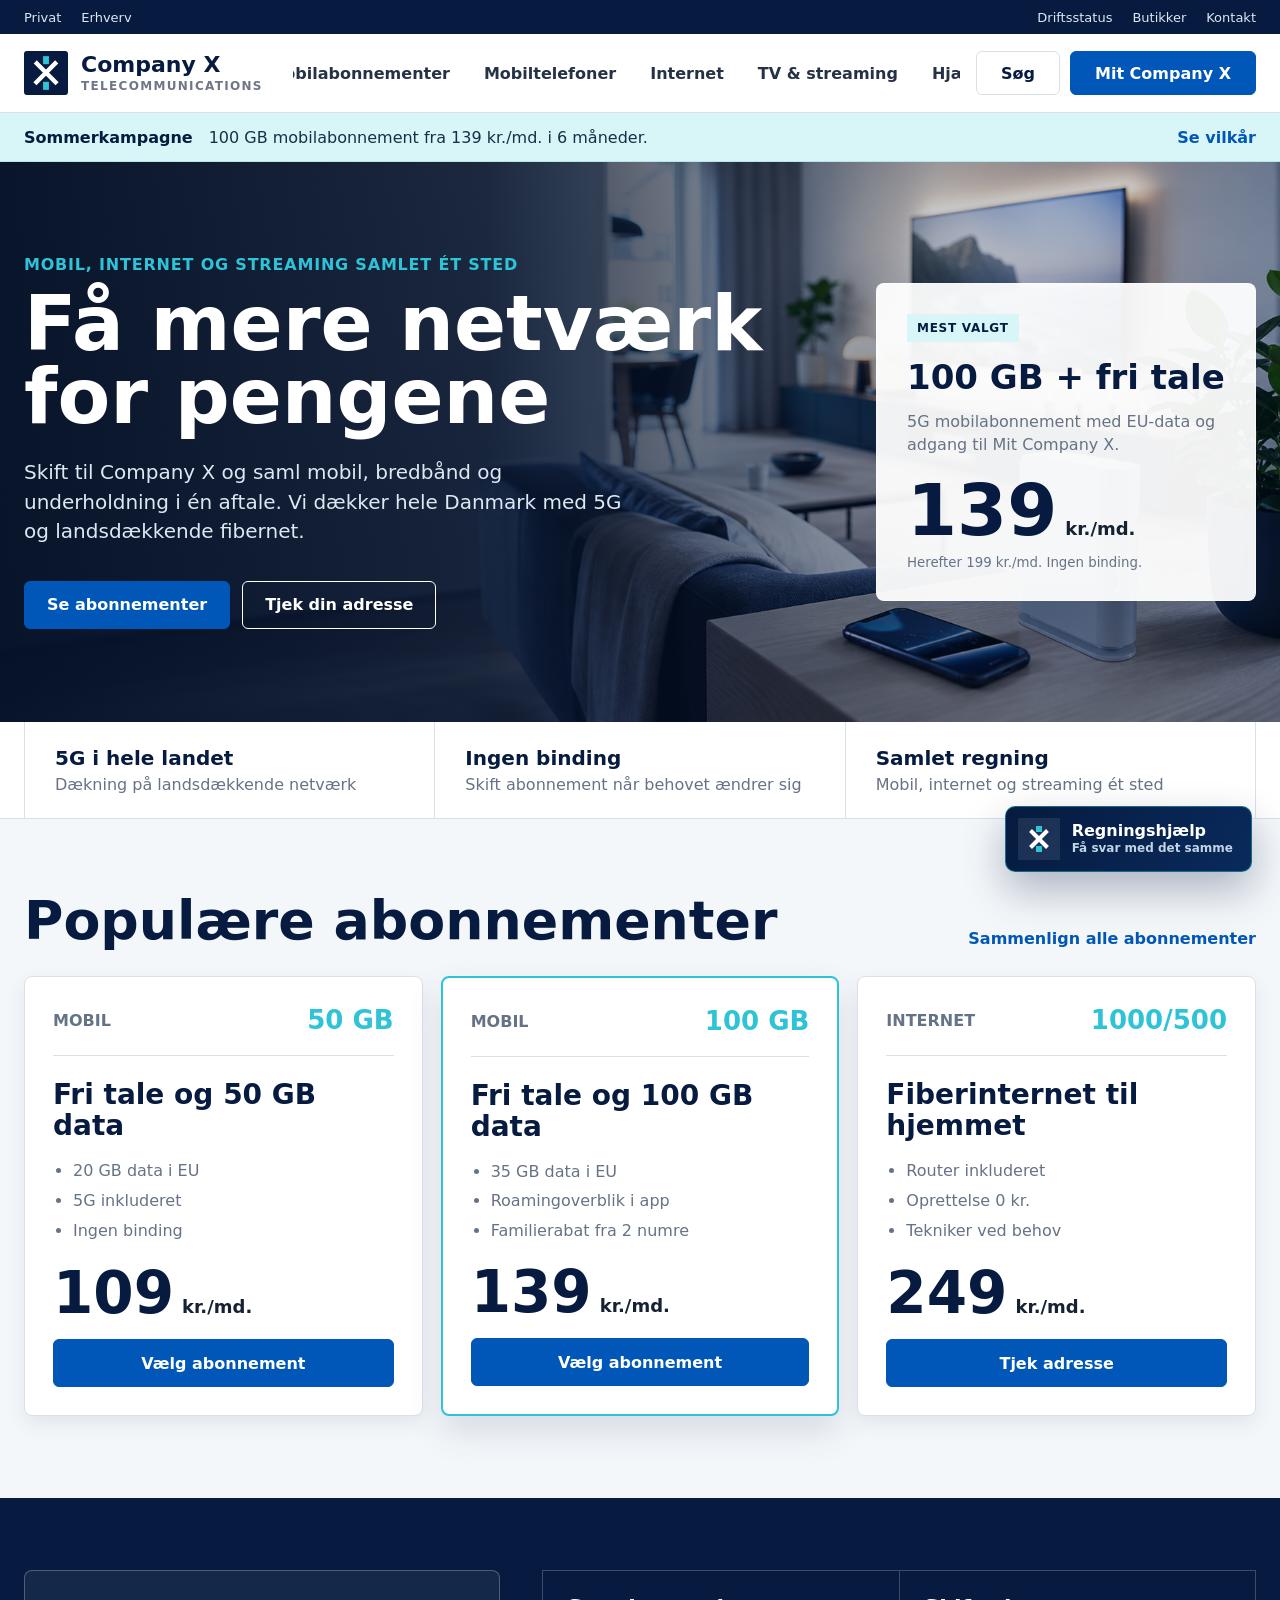
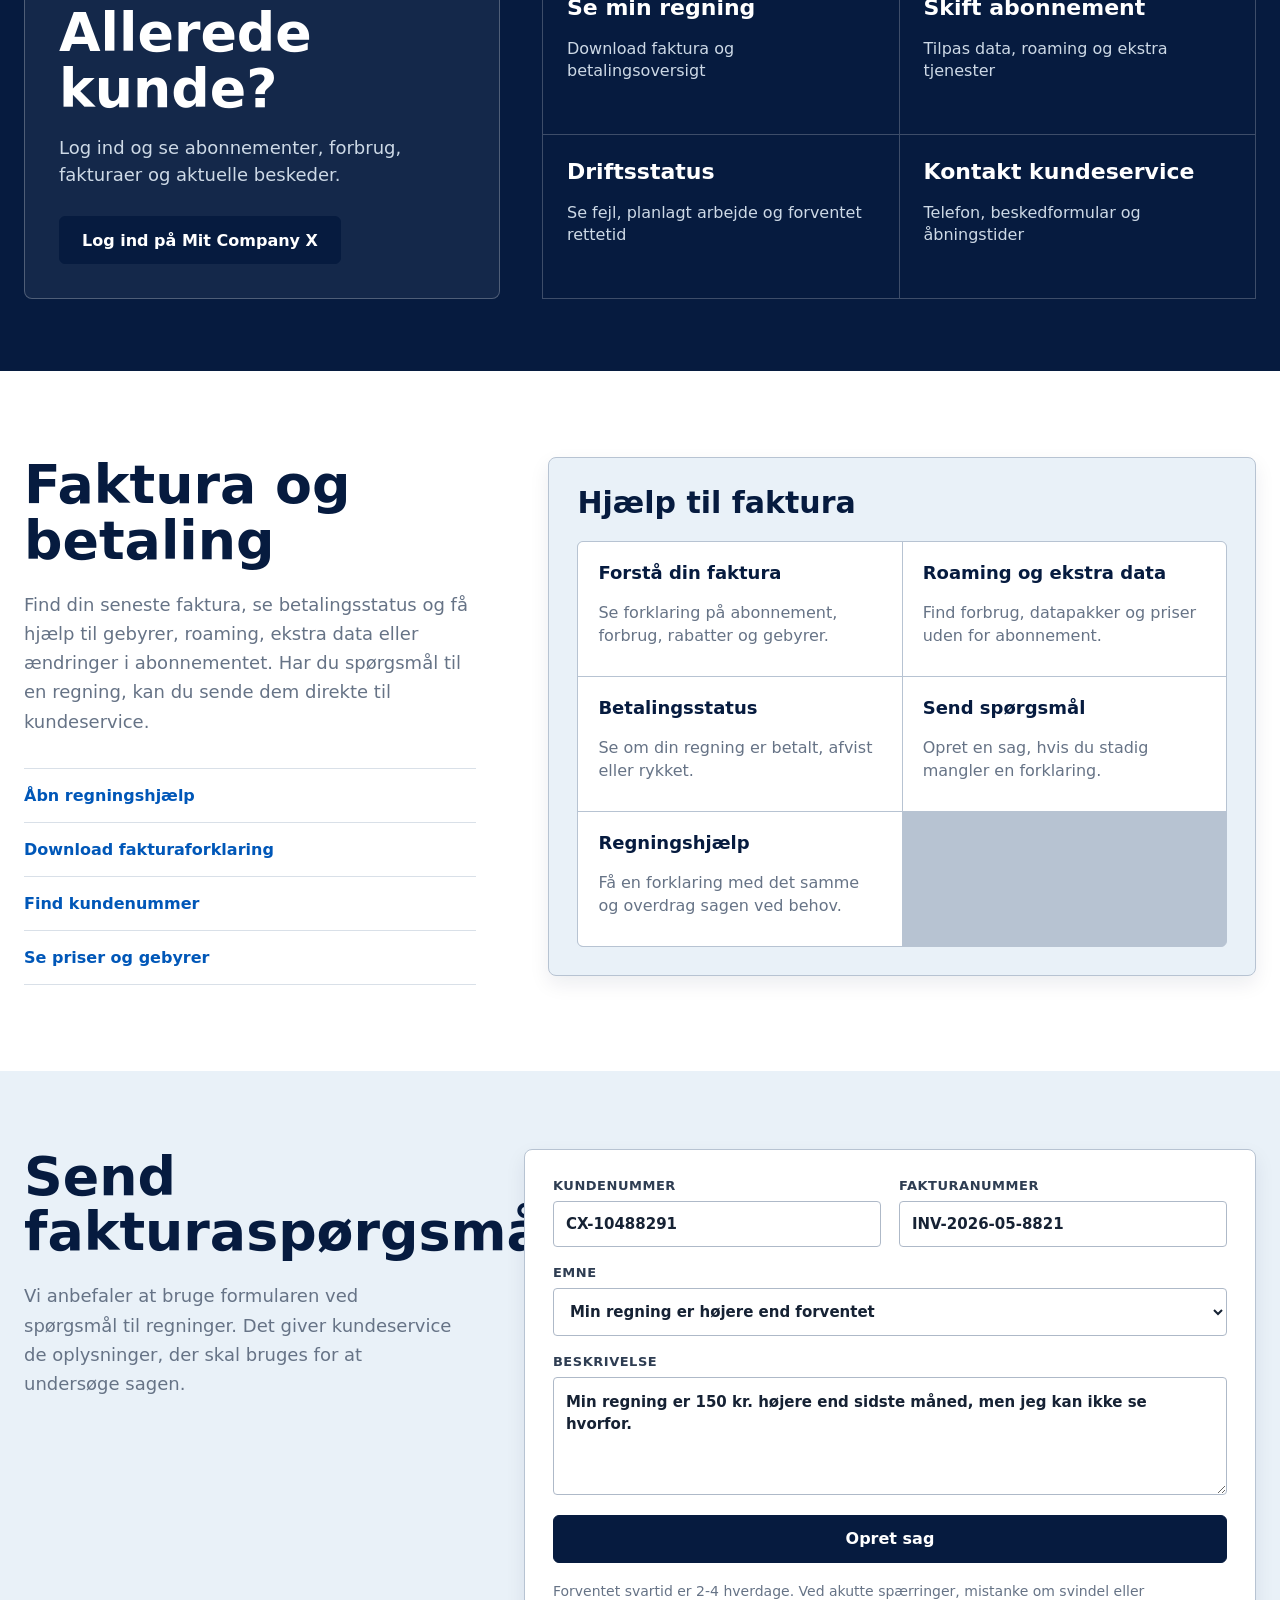
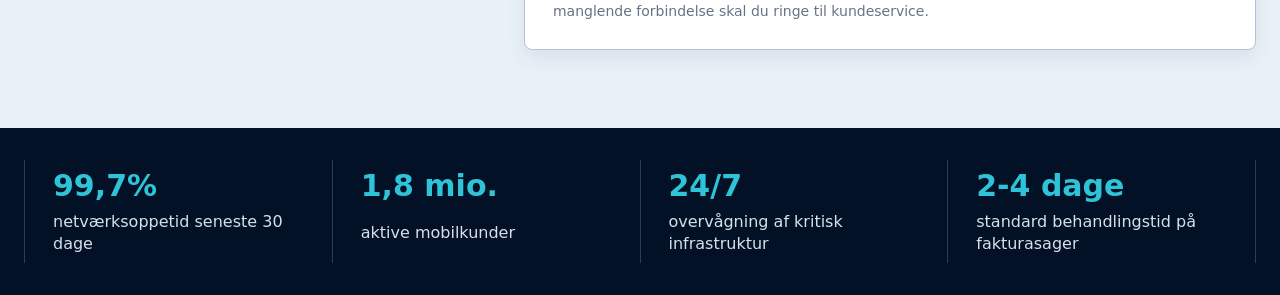
==== commit d5030f6b: "Use shared Company X logo asset" ====
--- a/index.html
+++ b/index.html
@@ -25,7 +25,7 @@
 
       <div class="container nav-shell">
         <a class="brand" href="#" aria-label="Company X forside">
-          <span class="brand-symbol" aria-hidden="true"><span></span></span>
+          <img class="brand-logo" src="assets/companyx-logo.svg" alt="" aria-hidden="true" />
           <span class="brand-text">
             <strong>Company X</strong>
             <span>Telecommunications</span>
--- a/styles.css
+++ b/styles.css
@@ -89,6 +89,13 @@
   padding-right: 30px;
 }
 
+.brand-logo {
+  display: block;
+  width: 44px;
+  height: 44px;
+  flex: 0 0 auto;
+}
+
 .brand-symbol {
   position: relative;
   display: block;
@@ -1020,6 +1027,11 @@
     height: 38px;
   }
 
+  .brand-logo {
+    width: 38px;
+    height: 38px;
+  }
+
   .brand-text strong {
     font-size: 19px;
   }
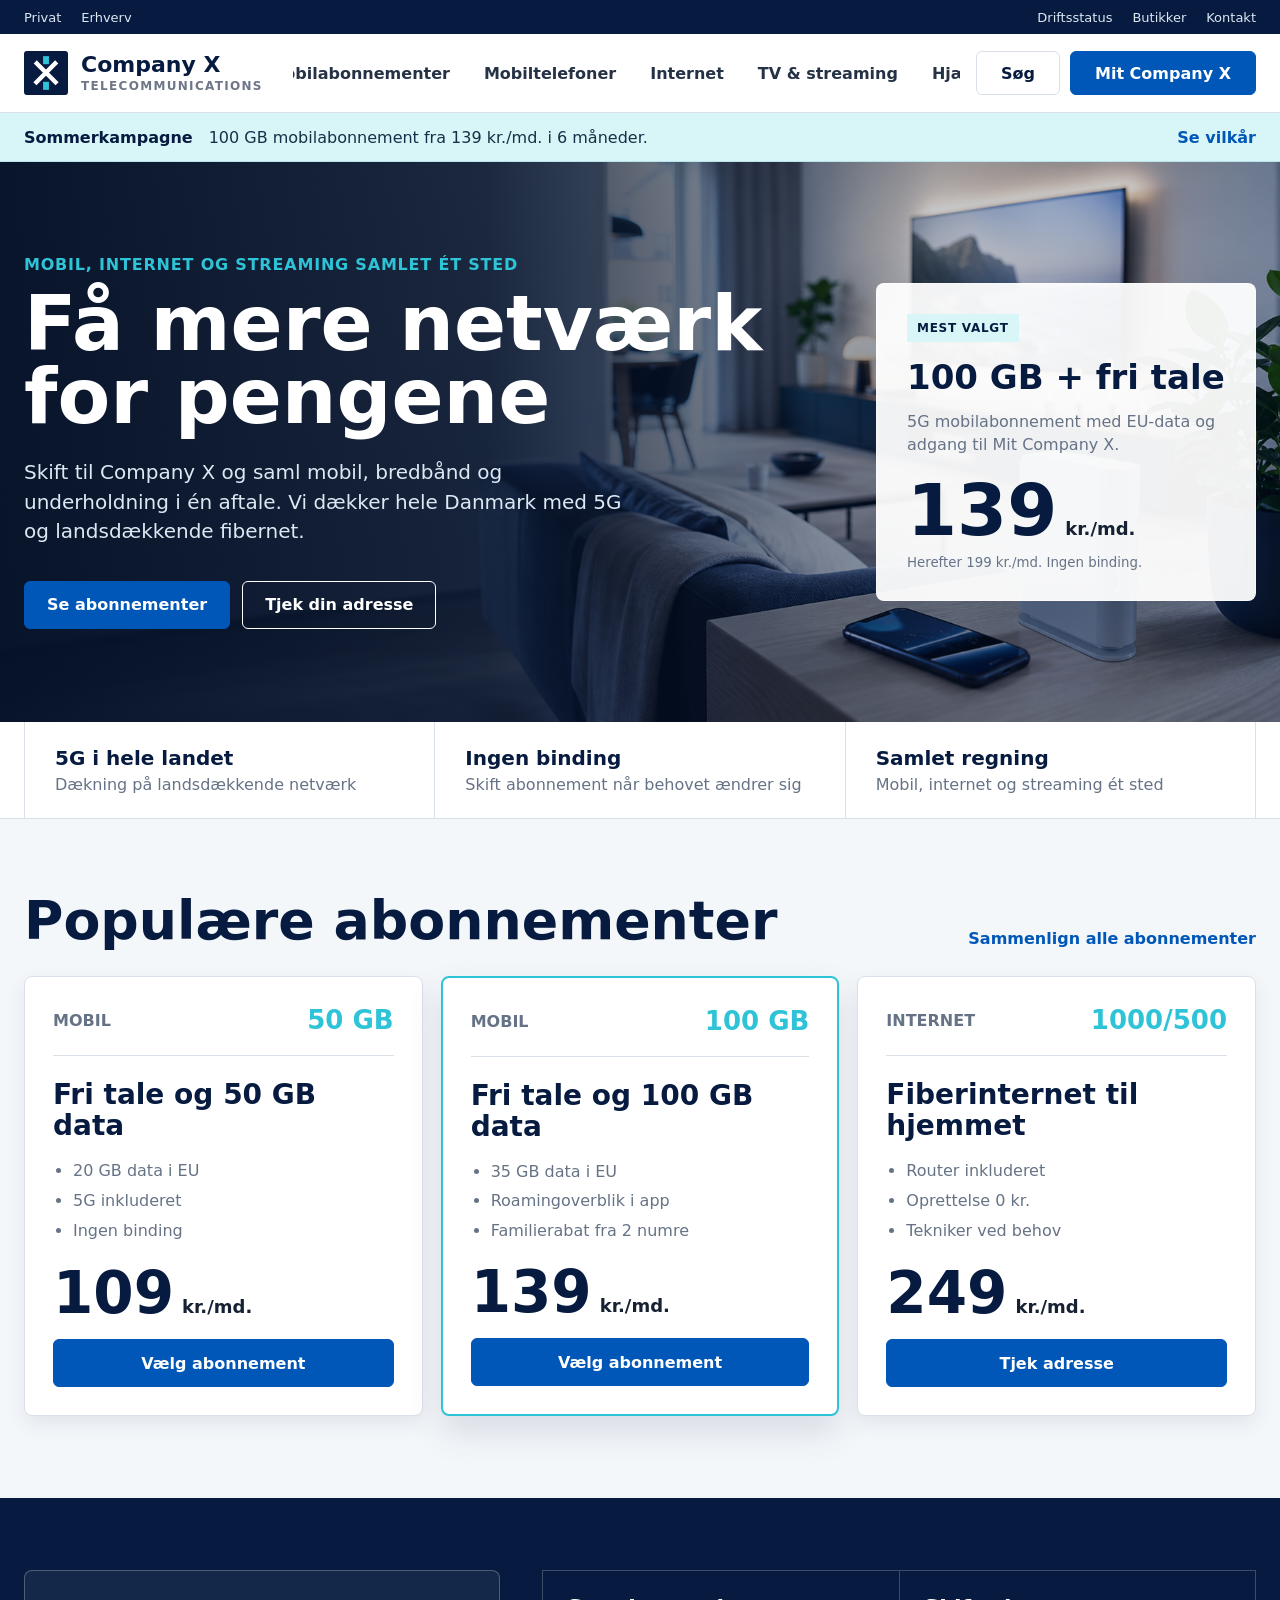
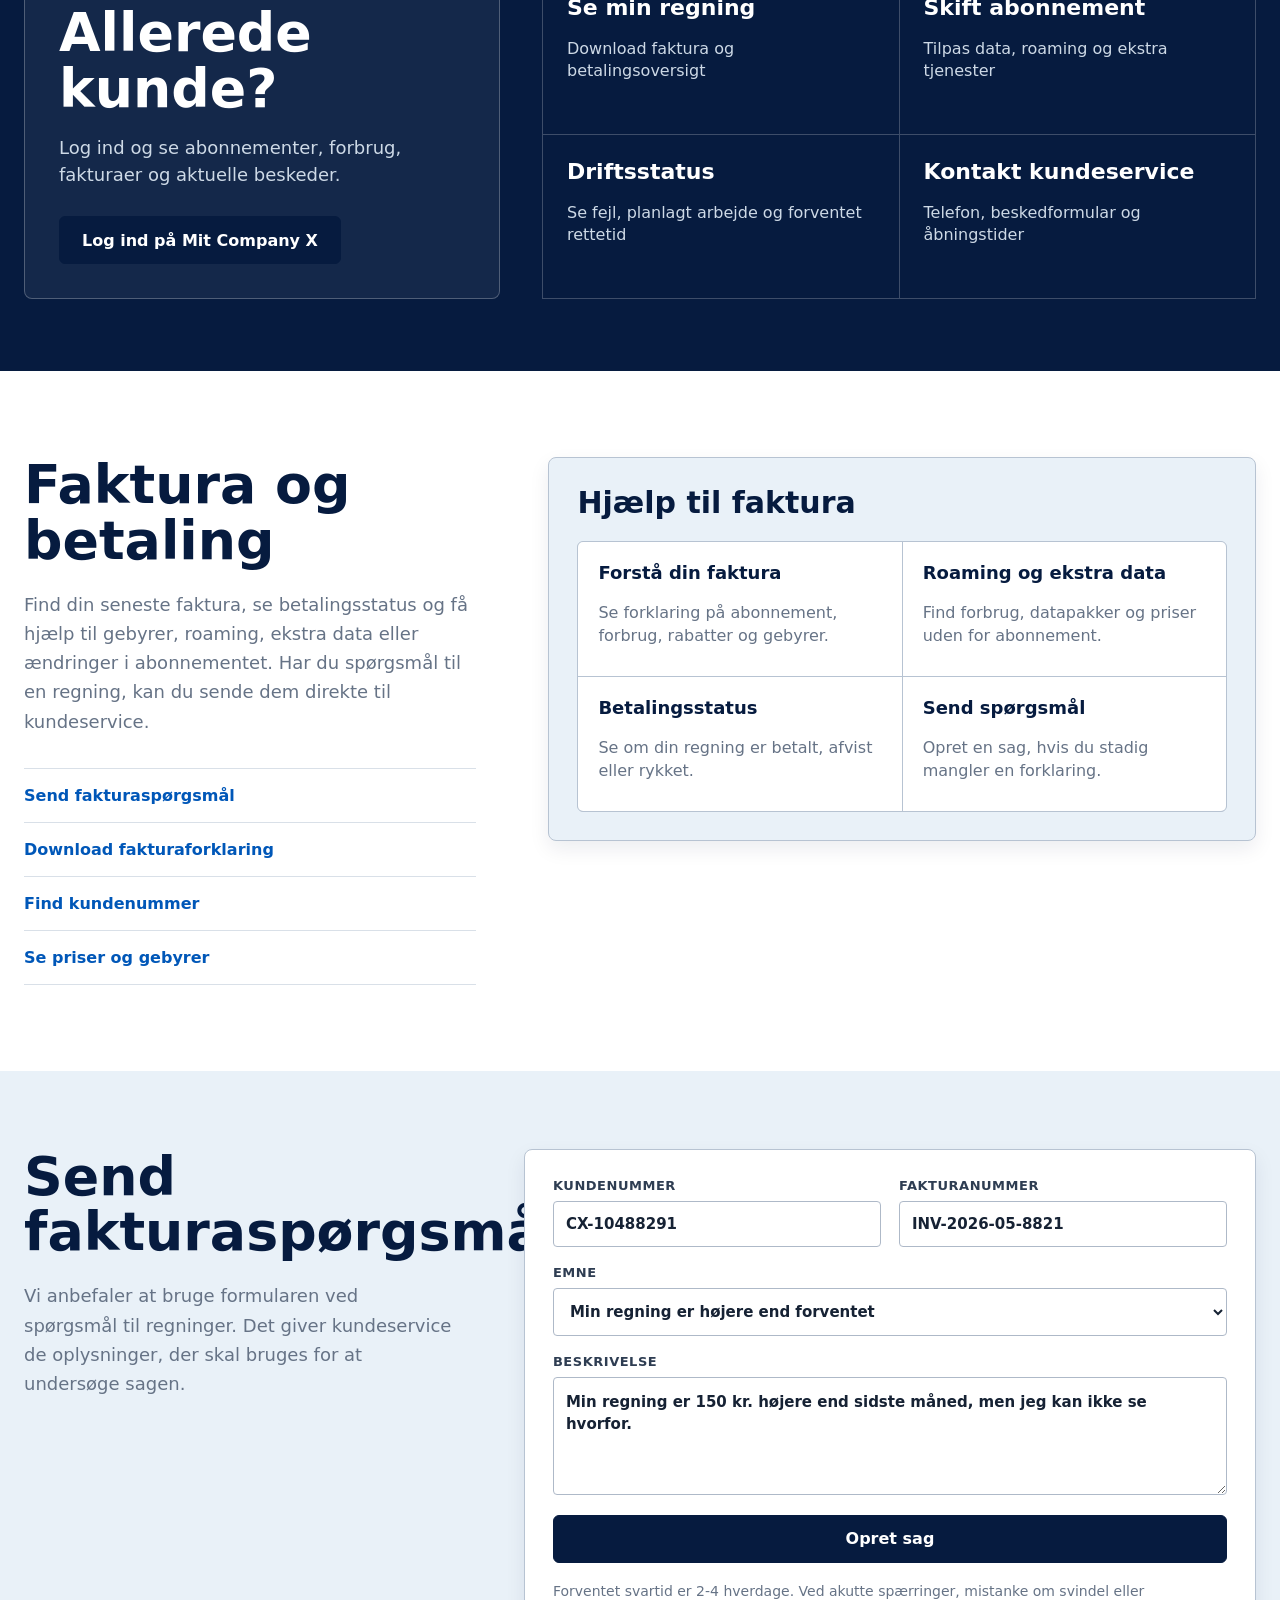
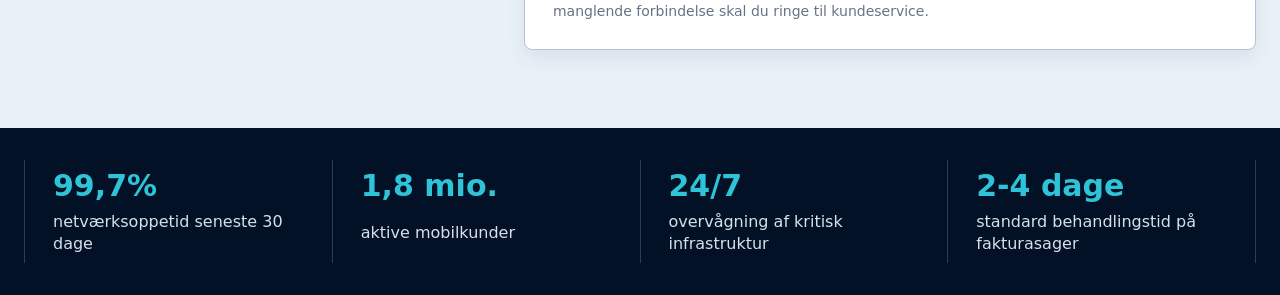
==== commit 2d44e576: "stor update" ====
--- a/index.html
+++ b/index.html
@@ -5,7 +5,6 @@
     <meta name="viewport" content="width=device-width, initial-scale=1" />
     <title>Company X - Mobil, internet og streaming</title>
     <link rel="stylesheet" href="styles.css" />
-    <link rel="stylesheet" href="assistant-widget.css" />
   </head>
   <body>
     <header class="site-header">
@@ -207,7 +206,7 @@
               til en regning, kan du sende dem direkte til kundeservice.
             </p>
             <div class="bill-actions">
-              <a href="AI/">Åbn regningshjælp</a>
+              <a href="#fakturasporgsmaal">Send fakturaspørgsmål</a>
               <a href="#">Download fakturaforklaring</a>
               <a href="#">Find kundenummer</a>
               <a href="#">Se priser og gebyrer</a>
@@ -233,16 +232,12 @@
                 <strong>Send spørgsmål</strong>
                 <span>Opret en sag, hvis du stadig mangler en forklaring.</span>
               </a>
-              <a href="AI/">
-                <strong>Regningshjælp</strong>
-                <span>Få en forklaring med det samme og overdrag sagen ved behov.</span>
-              </a>
-            </div>
-          </div>
-        </div>
-      </section>
-
-      <section class="case-form-section">
+            </div>
+          </div>
+        </div>
+      </section>
+
+      <section class="case-form-section" id="fakturasporgsmaal">
         <div class="container case-form-grid">
           <div>
             <h2>Send fakturaspørgsmål</h2>
@@ -306,42 +301,5 @@
       </div>
     </footer>
 
-    <div class="cx-assistant" id="cxAssistant">
-      <button
-        class="cx-assistant-launcher"
-        id="cxAssistantLauncher"
-        type="button"
-        aria-expanded="false"
-        aria-controls="cxAssistantPanel"
-      >
-        <span class="launcher-mark" aria-hidden="true"><span></span></span>
-        <span>
-          <strong>Regningshjælp</strong>
-          <small>Få svar med det samme</small>
-        </span>
-      </button>
-
-      <section class="cx-assistant-panel" id="cxAssistantPanel" aria-label="Regningshjælp" hidden>
-        <header class="cx-assistant-header">
-          <div>
-            <span class="assistant-status-dot" aria-hidden="true"></span>
-            <strong>Company X regningshjælp</strong>
-            <small>Selvbetjening</small>
-          </div>
-          <button class="assistant-close" id="cxAssistantClose" type="button" aria-label="Luk regningshjælp">Luk</button>
-        </header>
-
-        <div class="cx-assistant-progress" aria-label="Forløb">
-          <span class="active" data-widget-progress="question">Spørgsmål</span>
-          <span data-widget-progress="identity">Konto</span>
-          <span data-widget-progress="lookup">Faktura</span>
-          <span data-widget-progress="answer">Svar</span>
-        </div>
-
-        <div class="cx-assistant-body" id="cxAssistantBody" aria-live="polite"></div>
-      </section>
-    </div>
-
-    <script src="assistant-widget.js"></script>
   </body>
 </html>
